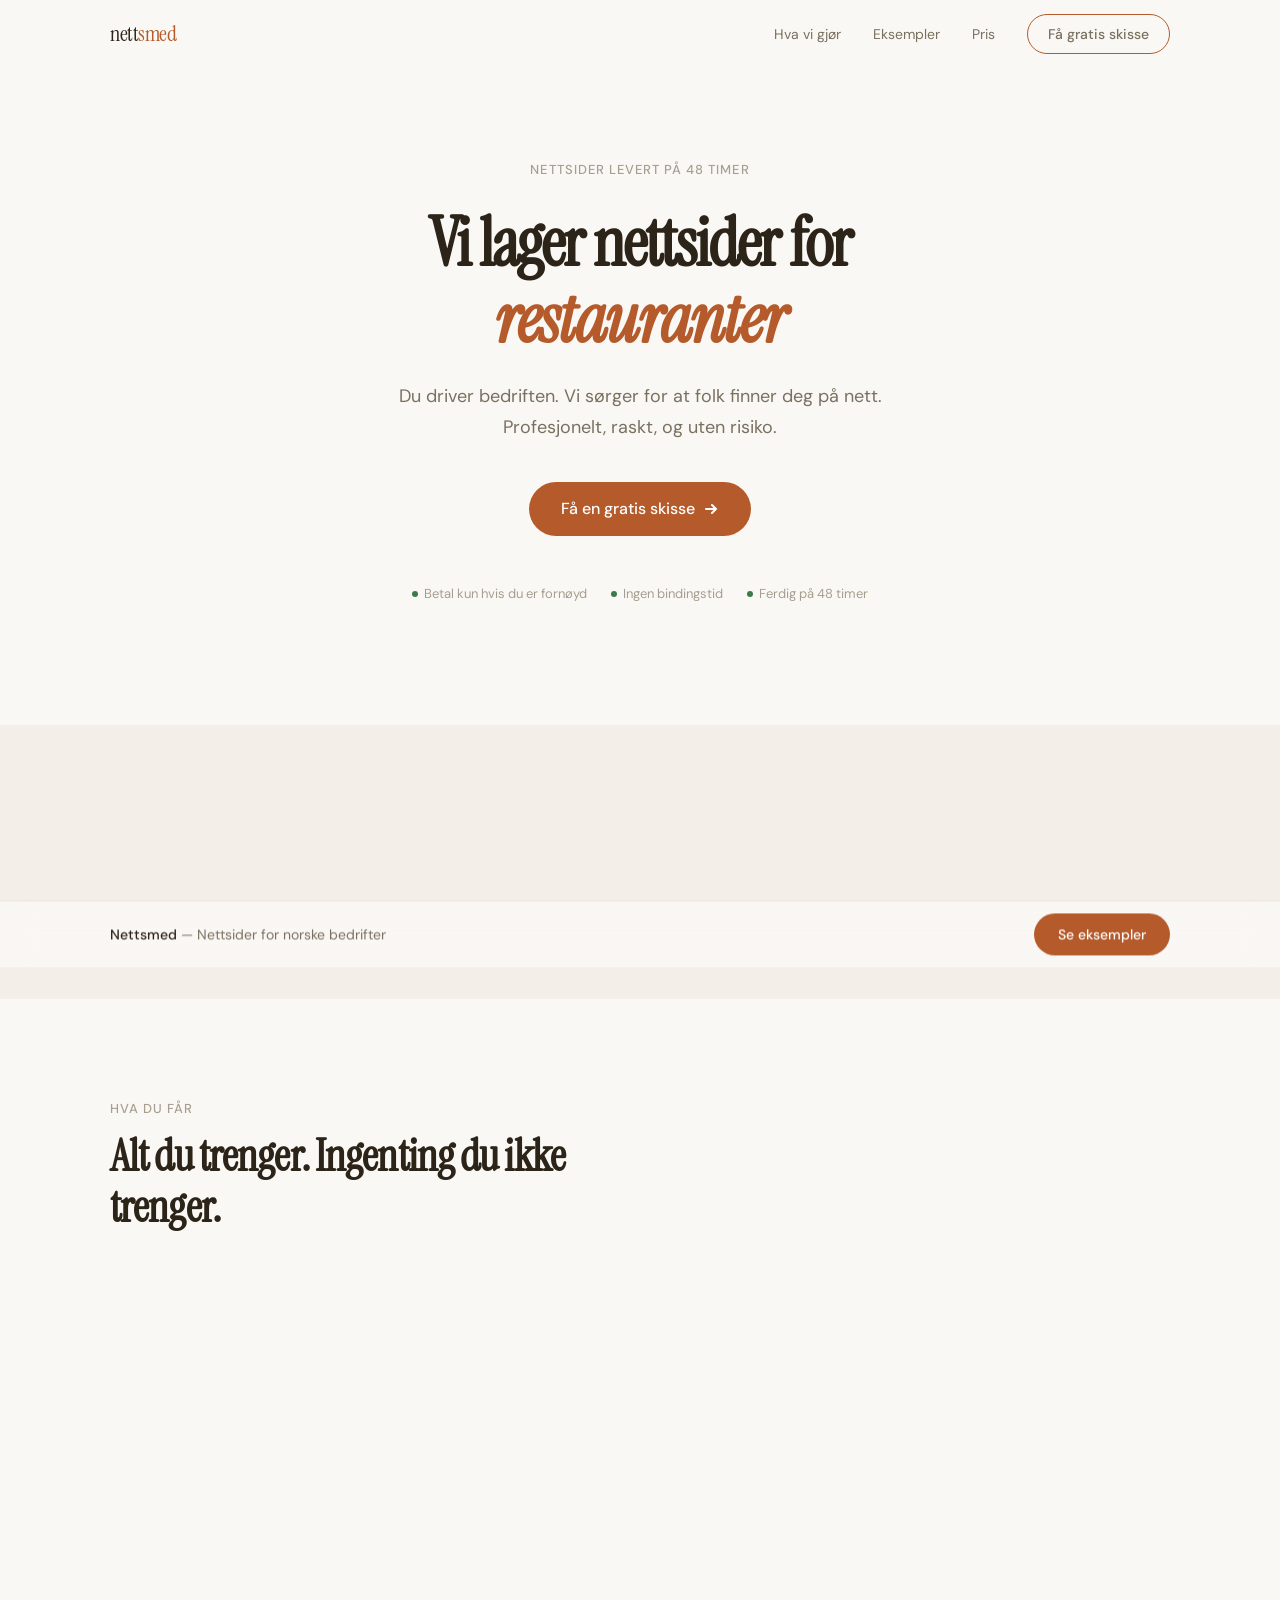
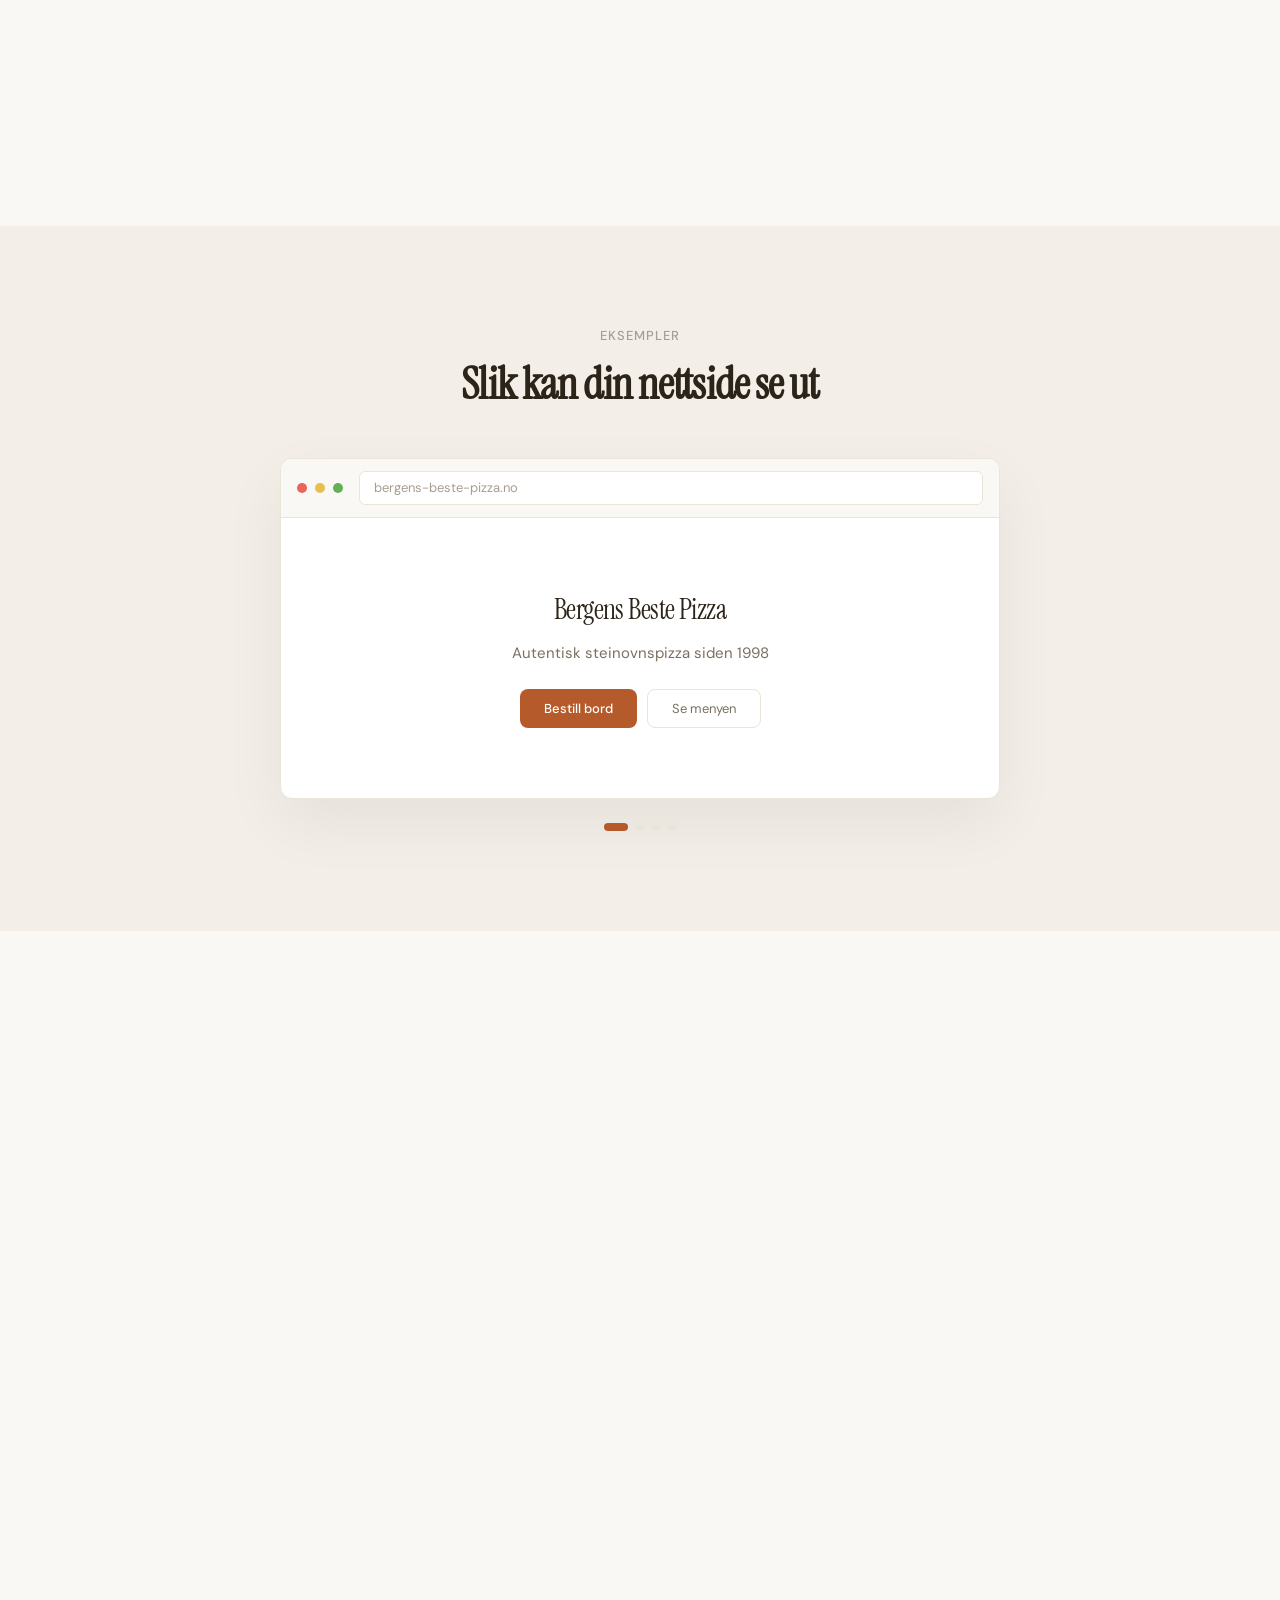
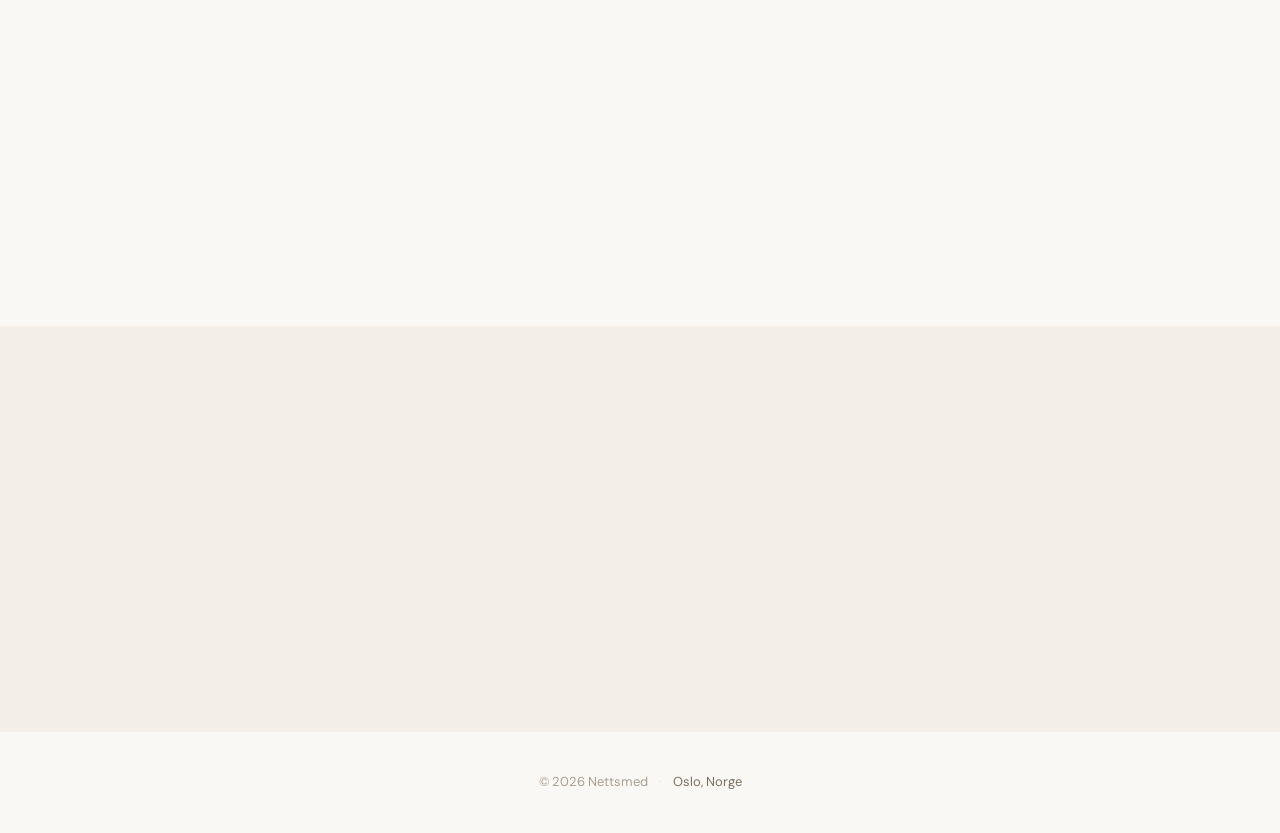
==== index-v2.html @ fb5deac9 "Initial commit: Nettsem landing page Static HTML/CSS landing page for nettsem.no with rolling indust" ====
<!DOCTYPE html>
<html lang="no">
<head>
  <meta charset="UTF-8">
  <meta name="viewport" content="width=device-width, initial-scale=1.0">
  <title>Nettsmed — Vi lager nettsider for norske bedrifter</title>
  <meta name="description" content="Profesjonelle nettsider levert på 48 timer. Betal kun hvis du er fornøyd. Fra 15 000 kr.">
  <link rel="preconnect" href="https://fonts.googleapis.com">
  <link rel="preconnect" href="https://fonts.gstatic.com" crossorigin>
  <link href="https://fonts.googleapis.com/css2?family=Instrument+Serif:ital@0;1&family=DM+Sans:ital,opsz,wght@0,9..40,300;0,9..40,400;0,9..40,500;1,9..40,400&display=swap" rel="stylesheet">
  <link rel="stylesheet" href="style.css">
</head>
<body>

  <!-- Trick 4: Scroll Progress -->
  <div class="progress"></div>

  <!-- Navigation -->
  <nav>
    <div class="nav-inner">
      <a href="#" class="logo">nett<span>smed</span></a>
      <div class="nav-links">
        <a href="#features">Hva vi gjør</a>
        <a href="#showcase">Eksempler</a>
        <a href="#pricing">Pris</a>
        <a href="#contact" class="nav-cta">Få gratis skisse</a>
      </div>
    </div>
  </nav>

  <!-- Section 1: Hero with rolling text -->
  <section class="hero" id="hero">
    <div class="container">
      <p class="hero-label">Nettsider levert på 48 timer</p>
      <h1>
        Vi lager nettsider for<br>
        <span class="roll-wrap">
          <span class="roll-track">
            <span>restauranter</span>
            <span>rørleggere</span>
            <span>tannleger</span>
            <span>advokater</span>
            <span>frisører</span>
            <span>elektrikere</span>
            <span>byggmestere</span>
            <span>treningsstudioer</span>
            <span>restauranter</span>
          </span>
        </span>
      </h1>
      <p class="hero-sub">
        Du driver bedriften. Vi sørger for at folk finner deg på nett. 
        Profesjonelt, raskt, og uten risiko.
      </p>
      <a href="#contact" class="hero-cta">
        Få en gratis skisse
        <svg viewBox="0 0 16 16" fill="none" stroke="currentColor" stroke-width="2" stroke-linecap="round">
          <path d="M3 8h10M9 4l4 4-4 4"/>
        </svg>
      </a>
      <div class="hero-trust">
        <span><span class="dot"></span> Betal kun hvis du er fornøyd</span>
        <span><span class="dot"></span> Ingen bindingstid</span>
        <span><span class="dot"></span> Ferdig på 48 timer</span>
      </div>
    </div>
  </section>

  <!-- Section 2: Stats with animated counters -->
  <section class="stats" id="stats">
    <div class="stats-grid">
      <div class="reveal">
        <div class="stat-num" data-target="97" data-suffix="%">0%</div>
        <div class="stat-label">sjekker nettsiden din før de tar kontakt</div>
      </div>
      <div class="reveal">
        <div class="stat-num" data-target="24" data-suffix="/100">0/100</div>
        <div class="stat-label">gjennomsnittlig score for norske nettsider</div>
      </div>
      <div class="reveal">
        <div class="stat-num" data-target="48" data-suffix="t">0t</div>
        <div class="stat-label">fra bestilling til ferdig nettside</div>
      </div>
    </div>
  </section>

  <!-- Section 3: Features with staggered cards -->
  <section class="features" id="features">
    <div class="container">
      <p class="section-label">Hva du får</p>
      <h2 class="section-title">Alt du trenger. Ingenting du ikke trenger.</h2>
      <div class="features-grid">
        <div class="feature-card">
          <div class="feature-num">01</div>
          <div class="feature-title">Klar på 48 timer</div>
          <div class="feature-desc">Ingen uker med møter og revisjoner. Vi leverer en ferdig, profesjonell nettside på to dager.</div>
        </div>
        <div class="feature-card">
          <div class="feature-num">02</div>
          <div class="feature-title">Mobiloptimalisert</div>
          <div class="feature-desc">Over 70% av kundene dine bruker mobil. Nettsiden ser perfekt ut på alle skjermer.</div>
        </div>
        <div class="feature-card">
          <div class="feature-num">03</div>
          <div class="feature-title">Synlig på Google</div>
          <div class="feature-desc">SEO-grunnlaget er inkludert. Riktige titler, beskrivelser, og hastighet som Google belønner.</div>
        </div>
        <div class="feature-card">
          <div class="feature-num">04</div>
          <div class="feature-title">Vi tar oss av alt</div>
          <div class="feature-desc">Hosting, oppdateringer, sikkerhet. Du trenger ikke tenke på noe teknisk — vi fikser det.</div>
        </div>
      </div>
    </div>
  </section>

  <!-- Section 4: Showcase with rotating browser mockup -->
  <section class="showcase" id="showcase">
    <div class="container">
      <div class="showcase-header">
        <p class="section-label">Eksempler</p>
        <h2 class="section-title" style="margin-left:auto;margin-right:auto;text-align:center;">Slik kan din nettside se ut</h2>
      </div>
      <div class="browser">
        <div class="browser-bar">
          <div class="browser-dot r"></div>
          <div class="browser-dot y"></div>
          <div class="browser-dot g"></div>
          <div class="browser-url">bergens-beste-pizza.no</div>
        </div>
        <div class="browser-body" style="transition: opacity 0.3s, transform 0.3s;">
          <div class="site-name">Bergens Beste Pizza</div>
          <div class="site-desc">Autentisk steinovnspizza siden 1998</div>
          <div class="site-btns">
            <button class="site-btn-primary">Bestill bord</button>
            <button class="site-btn-secondary">Se menyen</button>
          </div>
        </div>
      </div>
      <div class="showcase-dots">
        <div class="showcase-dot active"></div>
        <div class="showcase-dot"></div>
        <div class="showcase-dot"></div>
        <div class="showcase-dot"></div>
      </div>
    </div>
  </section>

  <!-- Section 5: Pricing -->
  <section class="pricing" id="pricing">
    <div class="container">
      <div class="pricing-header reveal">
        <p class="section-label">Pris</p>
        <h2 class="section-title" style="margin-left:auto;margin-right:auto;text-align:center;">Enklere enn du tror</h2>
      </div>
      <div class="price-card reveal">
        <div class="price-amount">15 000 <small>kr</small></div>
        <div class="price-sub">Engangspris for ferdig nettside</div>
        <ul class="price-features">
          <li>
            <span class="check-icon"><svg viewBox="0 0 12 12" fill="none" stroke="currentColor" stroke-width="2" stroke-linecap="round" stroke-linejoin="round"><path d="M2 6l3 3 5-5"/></svg></span>
            Profesjonell design tilpasset din bedrift
          </li>
          <li>
            <span class="check-icon"><svg viewBox="0 0 12 12" fill="none" stroke="currentColor" stroke-width="2" stroke-linecap="round" stroke-linejoin="round"><path d="M2 6l3 3 5-5"/></svg></span>
            Mobiloptimalisert og rask
          </li>
          <li>
            <span class="check-icon"><svg viewBox="0 0 12 12" fill="none" stroke="currentColor" stroke-width="2" stroke-linecap="round" stroke-linejoin="round"><path d="M2 6l3 3 5-5"/></svg></span>
            SEO-grunnlag for Google-synlighet
          </li>
          <li>
            <span class="check-icon"><svg viewBox="0 0 12 12" fill="none" stroke="currentColor" stroke-width="2" stroke-linecap="round" stroke-linejoin="round"><path d="M2 6l3 3 5-5"/></svg></span>
            Kontaktskjema og Google Maps
          </li>
          <li>
            <span class="check-icon"><svg viewBox="0 0 12 12" fill="none" stroke="currentColor" stroke-width="2" stroke-linecap="round" stroke-linejoin="round"><path d="M2 6l3 3 5-5"/></svg></span>
            Levert på 48 timer
          </li>
        </ul>
        <a href="#contact" class="price-cta">Få en gratis skisse</a>
        <div class="price-guarantee">
          <svg width="14" height="14" viewBox="0 0 14 14" fill="none" stroke="currentColor" stroke-width="1.5" stroke-linecap="round"><path d="M7 1L2 4v3c0 3.3 2.1 6.4 5 7 2.9-.6 5-3.7 5-7V4L7 1z"/><path d="M5 7l1.5 1.5L9 5.5"/></svg>
          Betal kun hvis du er fornøyd
        </div>
      </div>
      <div class="recurring-note reveal">
        Deretter <strong>1 500 kr/mnd</strong> for hosting, vedlikehold og support. Ingen bindingstid.
      </div>
    </div>
  </section>

  <!-- Section 6: Final CTA -->
  <section class="cta-section" id="contact">
    <div class="container">
      <h2 class="reveal">Klar til å bli sett?</h2>
      <p class="reveal">Vi lager en gratis skisse av nettsiden din. Liker du den? Da bygger vi den ferdig.</p>
      <div class="cta-actions reveal">
        <a href="#contact" class="hero-cta">
          Få en gratis skisse
          <svg viewBox="0 0 16 16" fill="none" stroke="currentColor" stroke-width="2" stroke-linecap="round">
            <path d="M3 8h10M9 4l4 4-4 4"/>
          </svg>
        </a>
        <a href="tel:+4712345678" class="cta-phone">
          <svg width="16" height="16" viewBox="0 0 16 16" fill="none" stroke="currentColor" stroke-width="1.5" stroke-linecap="round">
            <path d="M6 3H4a1 1 0 00-1 1c0 5 4 9 9 9a1 1 0 001-1v-2l-2.5-1L9 10.5a7 7 0 01-3.5-3.5L7 5.5 6 3z"/>
          </svg>
          Ring oss
        </a>
      </div>
    </div>
  </section>

  <!-- Footer -->
  <footer>
    <span>&copy; 2026 Nettsmed</span>
    <span class="footer-sep">&middot;</span>
    <a href="#">Oslo, Norge</a>
  </footer>

  <!-- Trick 6: Sticky CTA -->
  <div class="sticky-cta">
    <div class="sticky-inner">
      <div class="sticky-text"><strong>Nettsmed</strong> — Nettsider for norske bedrifter</div>
      <a href="#contact" class="sticky-btn">Se eksempler</a>
    </div>
  </div>

  <script src="script.js"></script>
</body>
</html>
---- style.css ----
/* ===== RESET & BASE ===== */
*,*::before,*::after{margin:0;padding:0;box-sizing:border-box}

:root{
  --bg: #FAF8F5;
  --bg2: #F3EFE8;
  --bg3: #EAE4D9;
  --card: #FFFFFF;
  --text: #2C2418;
  --text2: #7A7060;
  --text3: #A89E90;
  --accent: #B45A2B;
  --accent2: #D4763E;
  --accent-soft: #FCEEE5;
  --green: #3D7A4A;
  --green-soft: #EAF4EC;
  --serif: 'Instrument Serif', Georgia, serif;
  --sans: 'DM Sans', system-ui, sans-serif;
}

html { scroll-behavior: smooth }

body {
  font-family: var(--sans);
  background: var(--bg);
  color: var(--text);
  overflow-x: hidden;
  -webkit-font-smoothing: antialiased;
  line-height: 1.6;
}


/* ===== TRICK 4: SCROLL PROGRESS BAR ===== */
.progress {
  position: fixed;
  top: 0;
  left: 0;
  height: 3px;
  background: linear-gradient(90deg, var(--accent), var(--accent2));
  width: 0%;
  z-index: 1001;
  border-radius: 0 2px 2px 0;
  transition: width 0.08s linear;
}


/* ===== NAVIGATION ===== */
nav {
  position: fixed;
  top: 0;
  left: 0;
  right: 0;
  z-index: 1000;
  padding: 0 24px;
  transition: all 0.4s ease;
}

nav.scrolled {
  background: rgba(250, 248, 245, 0.9);
  backdrop-filter: blur(16px);
  -webkit-backdrop-filter: blur(16px);
  box-shadow: 0 1px 0 rgba(0,0,0,0.05);
}

.nav-inner {
  max-width: 1060px;
  margin: 0 auto;
  display: flex;
  align-items: center;
  justify-content: space-between;
  height: 68px;
}

.logo {
  font-family: var(--serif);
  font-size: 22px;
  color: var(--text);
  text-decoration: none;
  letter-spacing: -0.02em;
}

.logo span { color: var(--accent) }

.nav-links {
  display: flex;
  gap: 32px;
  align-items: center;
}

.nav-links a {
  font-size: 14px;
  color: var(--text2);
  text-decoration: none;
  transition: color 0.2s;
}

.nav-links a:hover { color: var(--text) }

.nav-cta {
  font-size: 14px;
  color: var(--accent);
  font-weight: 500;
  text-decoration: none;
  padding: 8px 20px;
  border: 1.5px solid var(--accent);
  border-radius: 100px;
  transition: all 0.25s ease;
}

.nav-cta:hover {
  background: var(--accent);
  color: #fff;
}


/* ===== SECTIONS ===== */
section { padding: 0 24px }
.container { max-width: 1060px; margin: 0 auto }


/* ===== HERO ===== */
.hero {
  padding-top: 160px;
  padding-bottom: 120px;
  text-align: center;
}

.hero-label {
  font-size: 13px;
  letter-spacing: 0.08em;
  text-transform: uppercase;
  color: var(--text3);
  margin-bottom: 24px;
  font-weight: 500;
}

.hero h1 {
  font-family: var(--serif);
  font-size: clamp(40px, 6vw, 68px);
  line-height: 1.12;
  letter-spacing: -0.03em;
  color: var(--text);
  margin-bottom: 24px;
}

/* TRICK 1: Rolling industry text */
.roll-wrap {
  display: inline-block;
  overflow: hidden;
  height: 1.12em;
  vertical-align: bottom;
  position: relative;
  min-width: 220px;
}

.roll-track {
  display: flex;
  flex-direction: column;
  animation: heroRoll 12s ease-in-out infinite;
}

.roll-track span {
  height: 1.12em;
  display: flex;
  align-items: center;
  justify-content: center;
  color: var(--accent);
  font-style: italic;
  white-space: nowrap;
}

@keyframes heroRoll {
  0%,10%     { transform: translateY(0) }
  12.5%,22.5%  { transform: translateY(-1.12em) }
  25%,35%    { transform: translateY(-2.24em) }
  37.5%,47.5%  { transform: translateY(-3.36em) }
  50%,60%    { transform: translateY(-4.48em) }
  62.5%,72.5%  { transform: translateY(-5.6em) }
  75%,85%    { transform: translateY(-6.72em) }
  87.5%,97.5%  { transform: translateY(-7.84em) }
  100%       { transform: translateY(0) }
}

.hero-sub {
  font-size: 18px;
  color: var(--text2);
  max-width: 520px;
  margin: 0 auto 40px;
  line-height: 1.7;
}

.hero-cta {
  display: inline-flex;
  align-items: center;
  gap: 8px;
  font-size: 16px;
  font-weight: 500;
  color: #fff;
  background: var(--accent);
  padding: 14px 32px;
  border-radius: 100px;
  text-decoration: none;
  transition: all 0.25s ease;
  border: none;
  cursor: pointer;
}

.hero-cta:hover {
  background: var(--accent2);
  transform: translateY(-1px);
}

.hero-cta svg {
  width: 16px;
  height: 16px;
  transition: transform 0.2s;
}

.hero-cta:hover svg { transform: translateX(3px) }

.hero-trust {
  margin-top: 48px;
  font-size: 13px;
  color: var(--text3);
  display: flex;
  justify-content: center;
  gap: 24px;
  flex-wrap: wrap;
}

.hero-trust span {
  display: flex;
  align-items: center;
  gap: 6px;
}

.hero-trust .dot {
  width: 6px;
  height: 6px;
  border-radius: 50%;
  background: var(--green);
}


/* ===== STATS SECTION ===== */
.stats {
  padding: 80px 24px;
  background: var(--bg2);
}

.stats-grid {
  max-width: 1060px;
  margin: 0 auto;
  display: grid;
  grid-template-columns: repeat(3, 1fr);
  gap: 48px;
  text-align: center;
}

/* TRICK 3: Animated counters */
.stat-num {
  font-family: var(--serif);
  font-size: clamp(40px, 5vw, 64px);
  color: var(--accent);
  letter-spacing: -0.03em;
  line-height: 1;
  margin-bottom: 8px;
}

.stat-label {
  font-size: 14px;
  color: var(--text2);
  max-width: 200px;
  margin: 0 auto;
  line-height: 1.5;
}


/* ===== FEATURES SECTION ===== */
.features {
  padding: 100px 24px;
}

.section-label {
  font-size: 13px;
  letter-spacing: 0.08em;
  text-transform: uppercase;
  color: var(--text3);
  margin-bottom: 12px;
  font-weight: 500;
}

.section-title {
  font-family: var(--serif);
  font-size: clamp(28px, 4vw, 44px);
  letter-spacing: -0.02em;
  margin-bottom: 48px;
  max-width: 500px;
  line-height: 1.15;
}

/* TRICK 2: Staggered fade-in cards */
.features-grid {
  display: grid;
  grid-template-columns: repeat(2, 1fr);
  gap: 16px;
}

.feature-card {
  background: var(--card);
  border: 1px solid var(--bg3);
  border-radius: 16px;
  padding: 32px;
  opacity: 0;
  transform: translateY(24px);
  transition: all 0.5s cubic-bezier(0.16, 1, 0.3, 1);
}

.feature-card.visible {
  opacity: 1;
  transform: translateY(0);
}

.feature-card:hover {
  border-color: var(--accent);
  transform: translateY(-2px);
  box-shadow: 0 8px 32px rgba(180, 90, 43, 0.06);
}

.feature-num {
  font-family: var(--serif);
  font-size: 32px;
  color: var(--bg3);
  margin-bottom: 16px;
  font-style: italic;
}

.feature-title {
  font-size: 18px;
  font-weight: 500;
  margin-bottom: 8px;
  letter-spacing: -0.01em;
}

.feature-desc {
  font-size: 14px;
  color: var(--text2);
  line-height: 1.6;
}


/* ===== SHOWCASE / BROWSER MOCKUP ===== */
.showcase {
  padding: 100px 24px;
  background: var(--bg2);
}

.showcase-header {
  text-align: center;
  margin-bottom: 48px;
}

/* TRICK 5: Rotating browser mockup */
.browser {
  max-width: 720px;
  margin: 0 auto;
  background: var(--card);
  border-radius: 12px;
  overflow: hidden;
  border: 1px solid var(--bg3);
  box-shadow: 0 24px 64px rgba(0,0,0,0.06);
}

.browser-bar {
  display: flex;
  align-items: center;
  gap: 8px;
  padding: 12px 16px;
  background: var(--bg);
  border-bottom: 1px solid var(--bg3);
}

.browser-dot {
  width: 10px;
  height: 10px;
  border-radius: 50%;
}

.browser-dot.r { background: #E8655A }
.browser-dot.y { background: #E5C04B }
.browser-dot.g { background: #62B157 }

.browser-url {
  flex: 1;
  background: var(--card);
  border: 1px solid var(--bg3);
  border-radius: 6px;
  padding: 6px 14px;
  font-size: 13px;
  color: var(--text3);
  margin-left: 8px;
  transition: color 0.4s;
}

.browser-body {
  padding: 48px 40px;
  min-height: 280px;
  display: flex;
  flex-direction: column;
  align-items: center;
  justify-content: center;
  text-align: center;
}

.browser-body .site-name {
  font-family: var(--serif);
  font-size: 28px;
  margin-bottom: 8px;
  letter-spacing: -0.02em;
  transition: opacity 0.4s;
}

.browser-body .site-desc {
  font-size: 15px;
  color: var(--text2);
  margin-bottom: 24px;
  transition: opacity 0.4s;
}

.browser-body .site-btns {
  display: flex;
  gap: 10px;
}

.site-btn-primary {
  background: var(--accent);
  color: #fff;
  font-size: 13px;
  padding: 10px 24px;
  border-radius: 8px;
  border: none;
  font-family: var(--sans);
  font-weight: 500;
}

.site-btn-secondary {
  background: transparent;
  color: var(--text2);
  font-size: 13px;
  padding: 10px 24px;
  border-radius: 8px;
  border: 1px solid var(--bg3);
  font-family: var(--sans);
}

.showcase-dots {
  display: flex;
  justify-content: center;
  gap: 8px;
  margin-top: 24px;
}

.showcase-dot {
  width: 8px;
  height: 8px;
  border-radius: 50%;
  background: var(--bg3);
  transition: all 0.3s;
  cursor: pointer;
}

.showcase-dot.active {
  background: var(--accent);
  width: 24px;
  border-radius: 4px;
}


/* ===== PRICING ===== */
.pricing {
  padding: 100px 24px;
}

.pricing-header {
  text-align: center;
  margin-bottom: 48px;
}

.price-card {
  max-width: 480px;
  margin: 0 auto;
  background: var(--card);
  border: 1px solid var(--bg3);
  border-radius: 20px;
  padding: 48px 40px;
  text-align: center;
  position: relative;
  overflow: hidden;
}

.price-card::before {
  content: '';
  position: absolute;
  top: 0;
  left: 0;
  right: 0;
  height: 4px;
  background: linear-gradient(90deg, var(--accent), var(--accent2));
}

.price-amount {
  font-family: var(--serif);
  font-size: 56px;
  letter-spacing: -0.03em;
  color: var(--text);
  line-height: 1;
}

.price-amount small {
  font-size: 20px;
  color: var(--text3);
  font-family: var(--sans);
  font-weight: 400;
}

.price-sub {
  font-size: 14px;
  color: var(--text2);
  margin: 8px 0 32px;
}

.price-features {
  list-style: none;
  text-align: left;
  margin-bottom: 32px;
}

.price-features li {
  font-size: 15px;
  padding: 10px 0;
  border-bottom: 1px solid var(--bg2);
  display: flex;
  align-items: center;
  gap: 12px;
  color: var(--text2);
}

.price-features li:last-child { border: none }

.check-icon {
  width: 20px;
  height: 20px;
  background: var(--green-soft);
  border-radius: 50%;
  display: flex;
  align-items: center;
  justify-content: center;
  flex-shrink: 0;
}

.check-icon svg {
  width: 12px;
  height: 12px;
  color: var(--green);
}

.price-cta {
  display: block;
  width: 100%;
  font-size: 16px;
  font-weight: 500;
  color: #fff;
  background: var(--accent);
  padding: 16px;
  border-radius: 12px;
  text-decoration: none;
  transition: all 0.25s ease;
  border: none;
  cursor: pointer;
  font-family: var(--sans);
}

.price-cta:hover { background: var(--accent2) }

.price-guarantee {
  font-size: 13px;
  color: var(--text3);
  margin-top: 16px;
  display: flex;
  align-items: center;
  justify-content: center;
  gap: 6px;
}

.recurring-note {
  max-width: 480px;
  margin: 20px auto 0;
  text-align: center;
  font-size: 14px;
  color: var(--text3);
  padding: 16px 24px;
  background: var(--bg2);
  border-radius: 12px;
}

.recurring-note strong {
  color: var(--text2);
  font-weight: 500;
}


/* ===== CTA SECTION ===== */
.cta-section {
  padding: 100px 24px;
  background: var(--bg2);
  text-align: center;
}

.cta-section h2 {
  font-family: var(--serif);
  font-size: clamp(28px, 4vw, 44px);
  letter-spacing: -0.02em;
  margin-bottom: 16px;
  line-height: 1.15;
}

.cta-section p {
  font-size: 16px;
  color: var(--text2);
  margin-bottom: 32px;
  max-width: 440px;
  margin-left: auto;
  margin-right: auto;
}

.cta-actions {
  display: flex;
  justify-content: center;
  gap: 16px;
  flex-wrap: wrap;
}

.cta-phone {
  display: inline-flex;
  align-items: center;
  gap: 8px;
  font-size: 16px;
  color: var(--text2);
  padding: 14px 28px;
  border: 1.5px solid var(--bg3);
  border-radius: 100px;
  text-decoration: none;
  transition: all 0.25s;
}

.cta-phone:hover {
  border-color: var(--text3);
  color: var(--text);
}


/* ===== FOOTER ===== */
footer {
  padding: 40px 24px;
  text-align: center;
  font-size: 13px;
  color: var(--text3);
}

footer a {
  color: var(--text2);
  text-decoration: none;
}

footer .footer-sep {
  margin: 0 8px;
  color: var(--bg3);
}


/* ===== TRICK 6: STICKY CTA ===== */
.sticky-cta {
  position: fixed;
  bottom: 0;
  left: 0;
  right: 0;
  z-index: 998;
  padding: 12px 24px;
  background: rgba(250, 248, 245, 0.92);
  backdrop-filter: blur(16px);
  -webkit-backdrop-filter: blur(16px);
  border-top: 1px solid var(--bg3);
  transform: translateY(100%);
  transition: transform 0.4s cubic-bezier(0.16, 1, 0.3, 1);
}

.sticky-cta.visible { transform: translateY(0) }

.sticky-inner {
  max-width: 1060px;
  margin: 0 auto;
  display: flex;
  align-items: center;
  justify-content: space-between;
}

.sticky-text {
  font-size: 14px;
  color: var(--text2);
  transition: opacity 0.3s;
}

.sticky-text strong {
  color: var(--text);
  font-weight: 500;
}

.sticky-btn {
  font-size: 14px;
  font-weight: 500;
  color: #fff;
  background: var(--accent);
  padding: 10px 24px;
  border-radius: 100px;
  text-decoration: none;
  border: none;
  cursor: pointer;
  font-family: var(--sans);
  transition: background 0.2s;
  white-space: nowrap;
}

.sticky-btn:hover { background: var(--accent2) }


/* ===== REVEAL ANIMATION ===== */
.reveal {
  opacity: 0;
  transform: translateY(20px);
  transition: all 0.6s cubic-bezier(0.16, 1, 0.3, 1);
}

.reveal.visible {
  opacity: 1;
  transform: translateY(0);
}


/* ===== RESPONSIVE ===== */
@media (max-width: 768px) {
  .hero { padding-top: 120px; padding-bottom: 80px }
  .stats-grid { grid-template-columns: 1fr; gap: 32px }
  .features-grid { grid-template-columns: 1fr }
  .nav-links a:not(.nav-cta) { display: none }
  .browser-body { padding: 32px 24px }
  .price-card { padding: 36px 28px }
  .sticky-text { display: none }
  .sticky-inner { justify-content: center }
}

@media (max-width: 480px) {
  .hero h1 { font-size: 36px }
  .roll-wrap { min-width: 160px }
  .hero-trust { flex-direction: column; align-items: center; gap: 12px }
  .cta-actions { flex-direction: column; align-items: center }
}
</style>
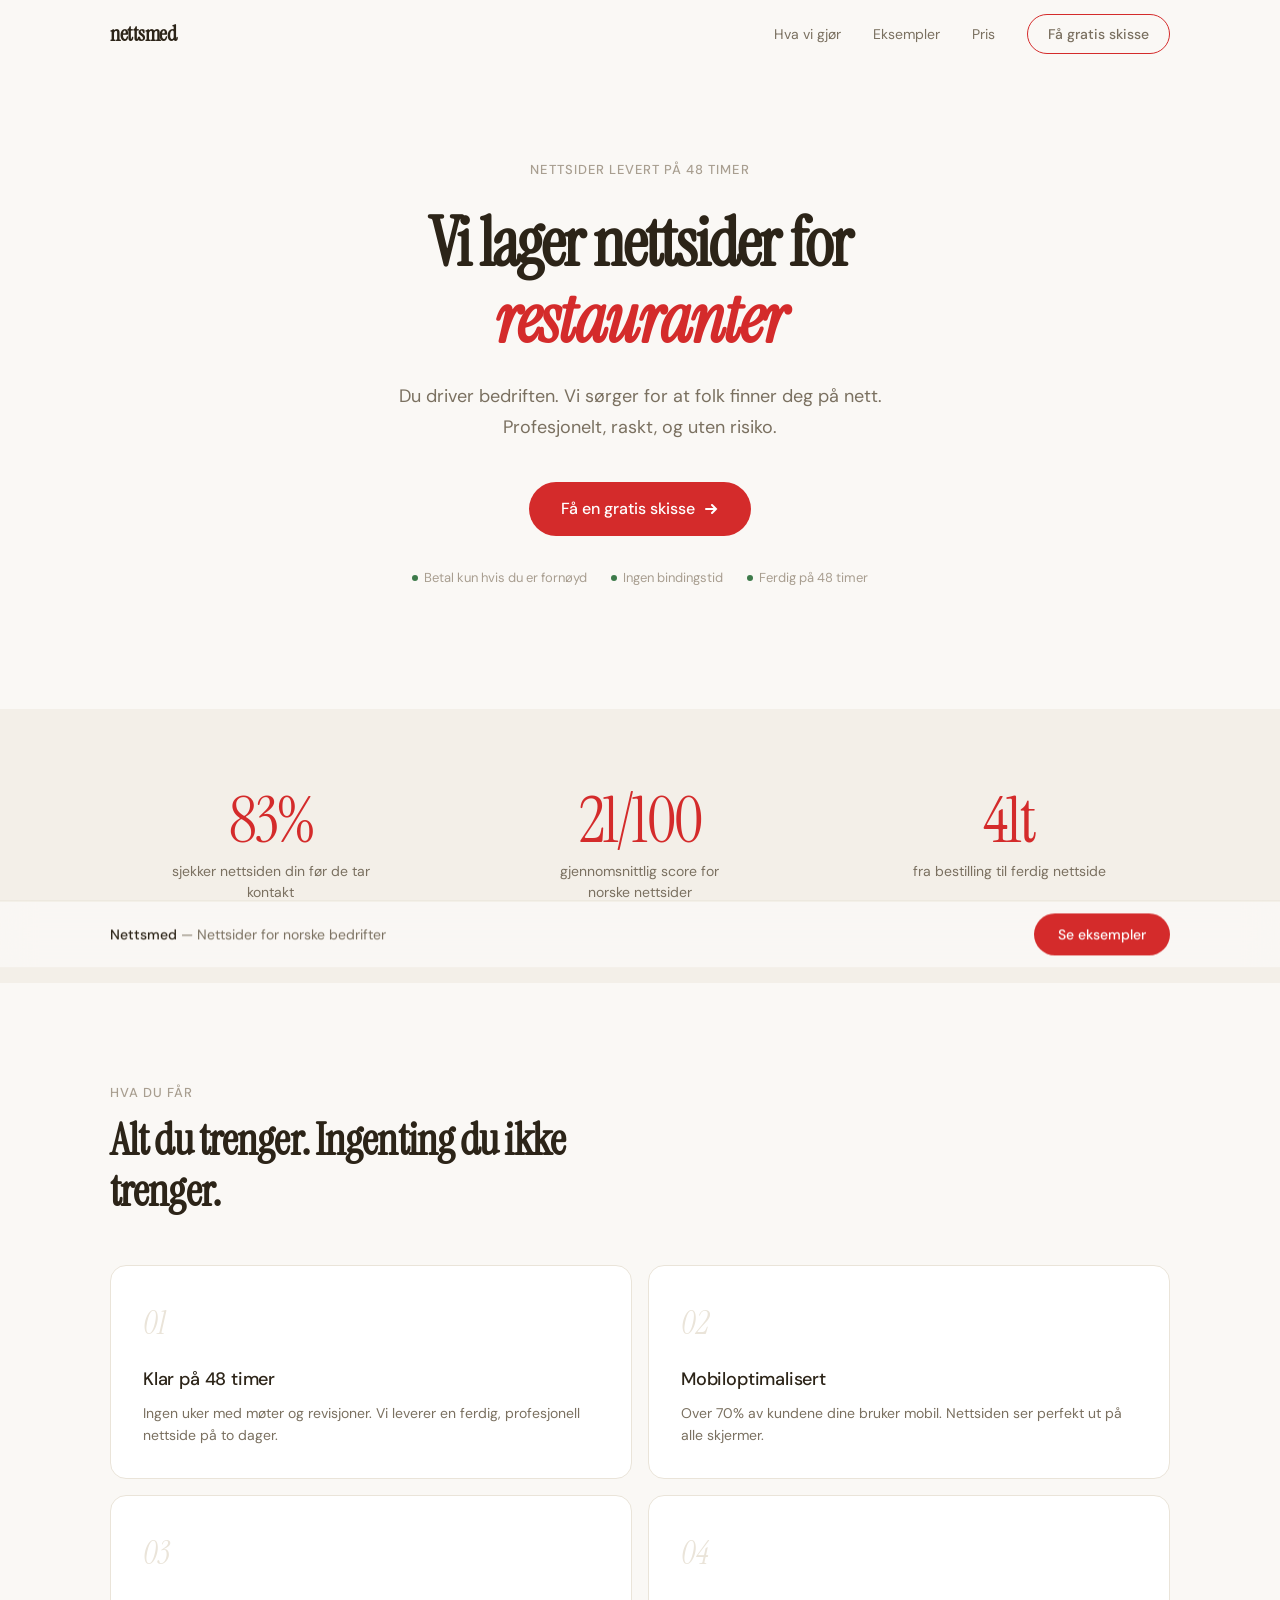
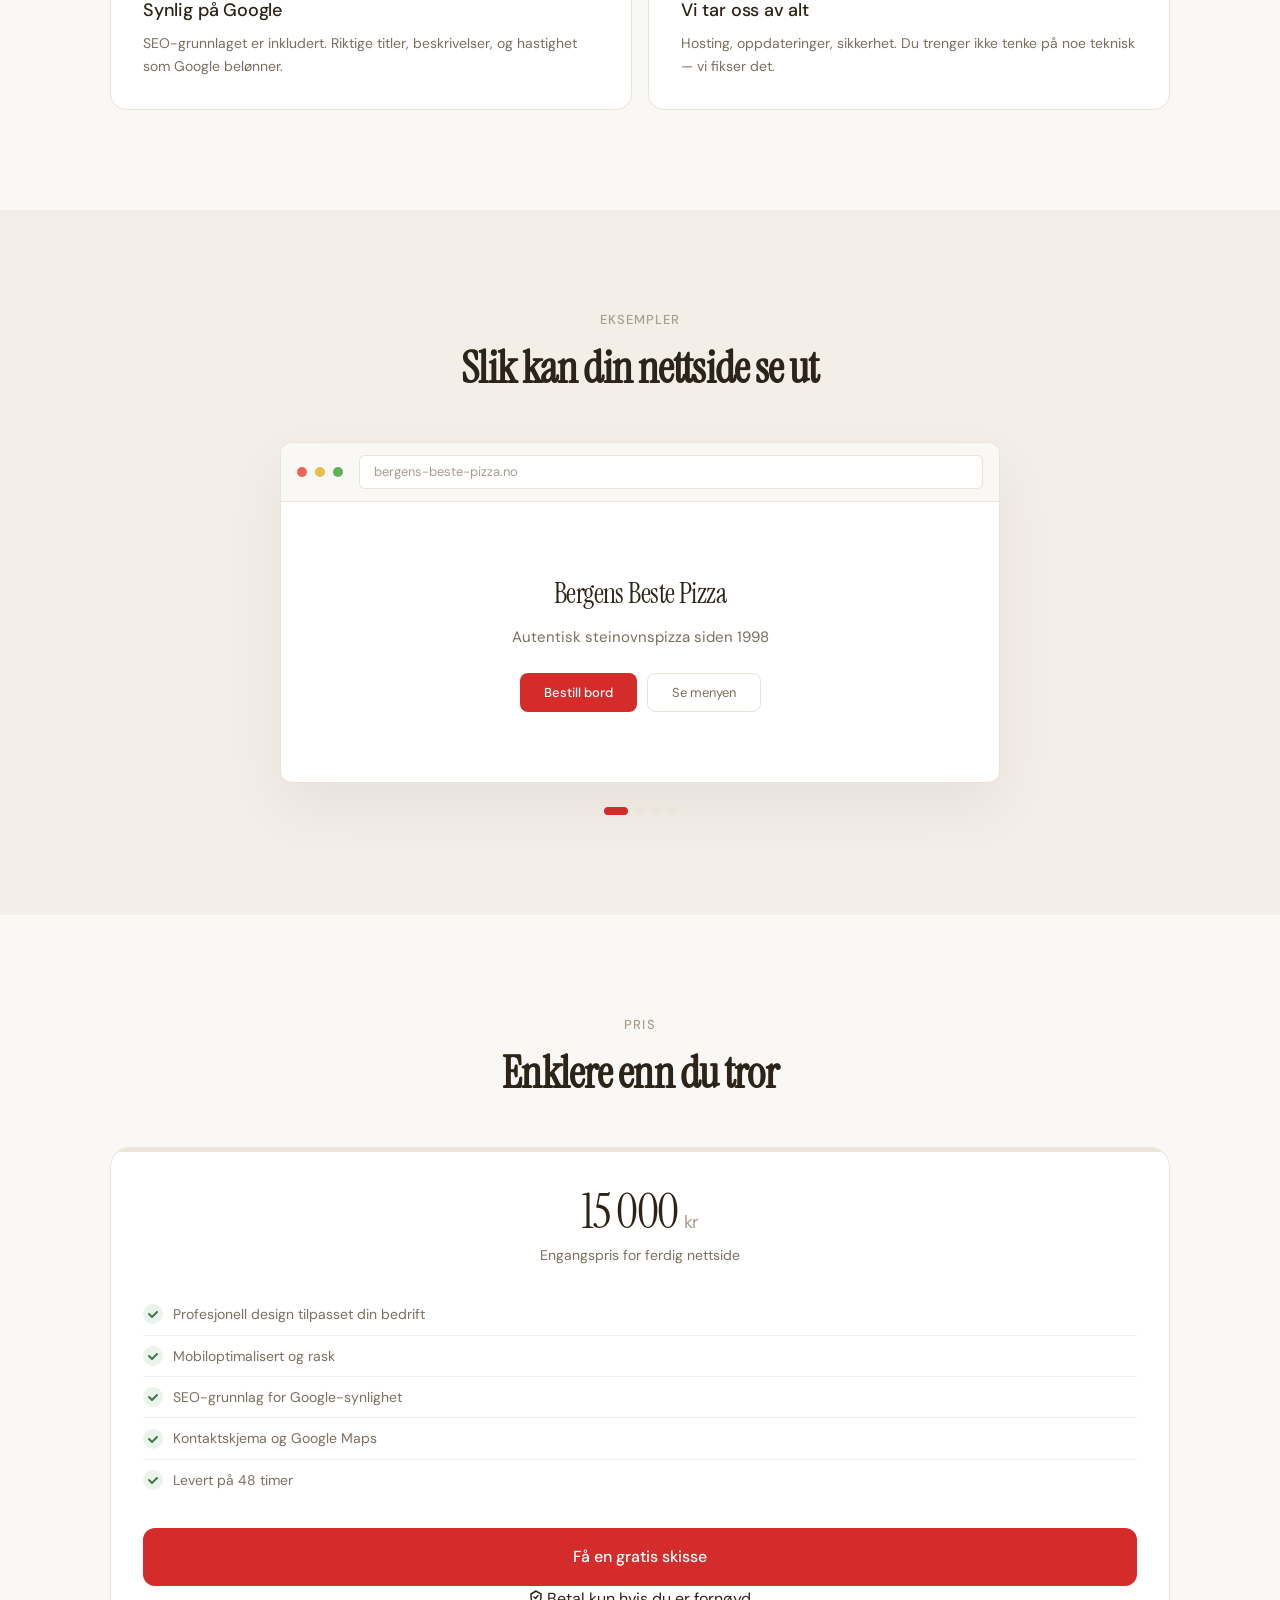
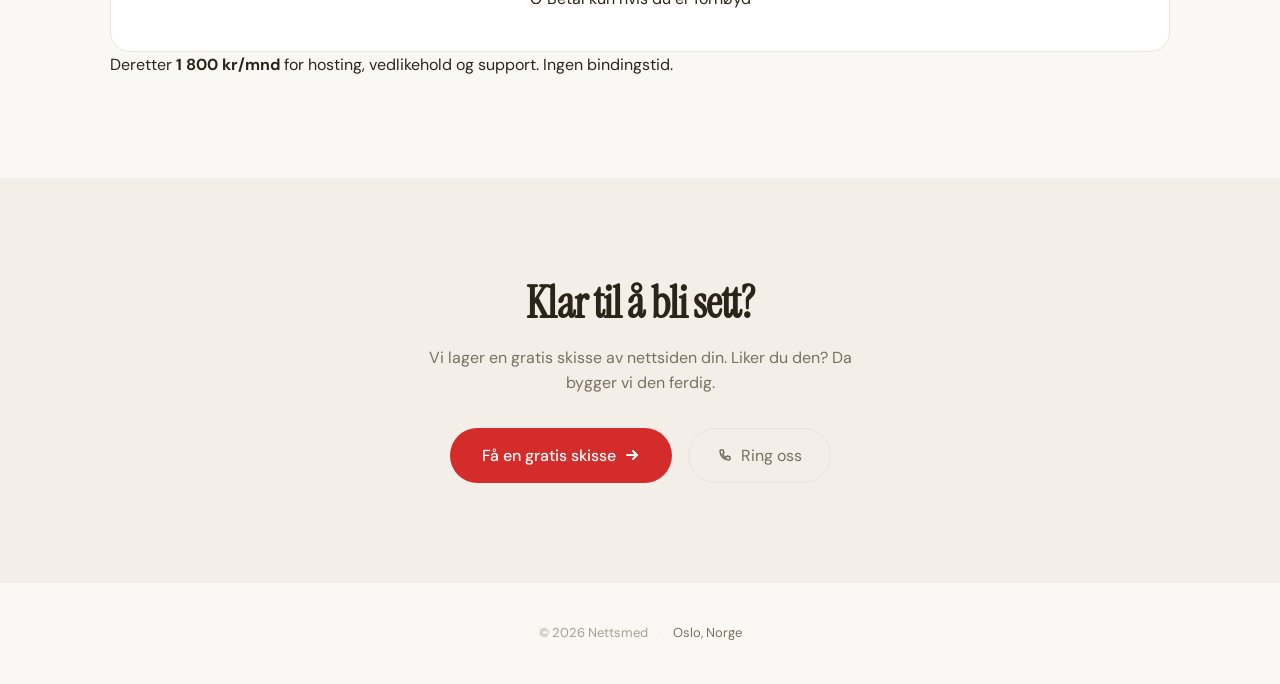
==== commit 824d1d56: "fix: update pricing to 1800 kr/mnd Co-Authored-By: Claude Opus 4.6 (1M context) <noreply@anthropic.c" ====
--- a/index-v2.html
+++ b/index-v2.html
@@ -185,7 +185,7 @@
         </div>
       </div>
       <div class="recurring-note reveal">
-        Deretter <strong>1 500 kr/mnd</strong> for hosting, vedlikehold og support. Ingen bindingstid.
+        Deretter <strong>1 800 kr/mnd</strong> for hosting, vedlikehold og support. Ingen bindingstid.
       </div>
     </div>
   </section>
--- a/style.css
+++ b/style.css
@@ -9,9 +9,9 @@
   --text: #2C2418;
   --text2: #7A7060;
   --text3: #A89E90;
-  --accent: #B45A2B;
-  --accent2: #D4763E;
-  --accent-soft: #FCEEE5;
+  --accent: #D42B2B;
+  --accent2: #E04040;
+  --accent-soft: #FCEAEA;
   --green: #3D7A4A;
   --green-soft: #EAF4EC;
   --serif: 'Instrument Serif', Georgia, serif;
@@ -72,14 +72,17 @@
 }
 
 .logo {
+  text-decoration: none;
+  display: flex;
+  align-items: center;
   font-family: var(--serif);
   font-size: 22px;
+  font-weight: 600;
   color: var(--text);
-  text-decoration: none;
   letter-spacing: -0.02em;
 }
 
-.logo span { color: var(--accent) }
+.logo-accent { color: var(--accent) }
 
 .nav-links {
   display: flex;
@@ -218,8 +221,18 @@
 
 .hero-cta:hover svg { transform: translateX(3px) }
 
+.hero-cta-sub {
+  margin-top: 16px;
+  font-size: 14px;
+  color: var(--text3);
+  max-width: 440px;
+  margin-left: auto;
+  margin-right: auto;
+  line-height: 1.6;
+}
+
 .hero-trust {
-  margin-top: 48px;
+  margin-top: 32px;
   font-size: 13px;
   color: var(--text3);
   display: flex;
@@ -349,7 +362,305 @@
 }
 
 
-/* ===== SHOWCASE / BROWSER MOCKUP ===== */
+/* ===== SHOWCASE RESULTS ===== */
+.showcase-results {
+  padding: 100px 24px;
+  background: var(--bg2);
+  border-top: 1px solid var(--bg3);
+}
+
+.showcase-results-header {
+  text-align: center;
+  margin-bottom: 56px;
+}
+
+.results-grid {
+  display: grid;
+  grid-template-columns: repeat(3, 1fr);
+  gap: 20px;
+}
+
+.result-card {
+  background: var(--card);
+  border: 1px solid var(--bg3);
+  border-radius: 16px;
+  overflow: hidden;
+  transition: all 0.35s ease;
+}
+
+.result-card:hover {
+  border-color: var(--accent);
+  box-shadow: 0 8px 32px rgba(180, 90, 43, 0.06);
+  transform: translateY(-3px);
+}
+
+.result-browser-bar {
+  display: flex;
+  align-items: center;
+  gap: 8px;
+  padding: 10px 14px;
+  background: var(--bg);
+  border-bottom: 1px solid var(--bg3);
+}
+
+.result-url {
+  flex: 1;
+  font-size: 12px;
+  color: var(--text3);
+  margin-left: 8px;
+}
+
+.result-screenshot {
+  aspect-ratio: 16 / 10;
+  background: var(--bg);
+  overflow: hidden;
+}
+
+.result-placeholder {
+  width: 100%;
+  height: 100%;
+  display: flex;
+  flex-direction: column;
+  align-items: center;
+  justify-content: center;
+  gap: 8px;
+}
+
+.result-placeholder-logo {
+  width: 48px;
+  height: 48px;
+  border-radius: 12px;
+  display: flex;
+  align-items: center;
+  justify-content: center;
+  color: #fff;
+  font-family: var(--serif);
+  font-size: 22px;
+  font-weight: 500;
+}
+
+.result-placeholder-name {
+  font-family: var(--serif);
+  font-size: 18px;
+  color: var(--text);
+}
+
+.result-placeholder-type {
+  font-size: 13px;
+  color: var(--text3);
+}
+
+.result-info {
+  padding: 16px 20px;
+}
+
+.result-name {
+  font-size: 16px;
+  font-weight: 500;
+  margin-bottom: 2px;
+}
+
+.result-type {
+  font-size: 13px;
+  color: var(--text3);
+}
+
+.result-carousel {
+  position: relative;
+}
+
+.result-carousel-track {
+  display: flex;
+  overflow-x: auto;
+  scroll-snap-type: x mandatory;
+  scroll-behavior: smooth;
+  -webkit-overflow-scrolling: touch;
+}
+
+.result-carousel-track::-webkit-scrollbar { display: none }
+.result-carousel-track { -ms-overflow-style: none; scrollbar-width: none }
+
+.result-carousel-track img {
+  flex: 0 0 100%;
+  width: 100%;
+  height: auto;
+  object-fit: cover;
+  scroll-snap-align: start;
+  display: block;
+}
+
+.result-carousel-dots {
+  display: flex;
+  justify-content: center;
+  gap: 6px;
+  padding: 10px 0;
+  position: absolute;
+  bottom: 0;
+  left: 0;
+  right: 0;
+  background: linear-gradient(transparent, rgba(0,0,0,0.3));
+}
+
+.result-carousel-dots .carousel-dot {
+  width: 8px;
+  height: 8px;
+  border-radius: 50%;
+  background: rgba(255,255,255,0.4);
+  border: none;
+  cursor: pointer;
+  padding: 0;
+  transition: all 0.3s;
+}
+
+.result-carousel-dots .carousel-dot.active {
+  background: #fff;
+  width: 20px;
+  border-radius: 4px;
+}
+
+.result-review {
+  padding: 16px 20px 20px;
+  border-top: 1px solid var(--bg2);
+}
+
+.result-review-stars {
+  color: var(--accent);
+  font-size: 14px;
+  letter-spacing: 1px;
+  margin-bottom: 10px;
+}
+
+.result-review-quote {
+  font-size: 14px;
+  line-height: 1.65;
+  color: var(--text2);
+  font-style: italic;
+  margin: 0 0 14px;
+}
+
+.result-review-author {
+  display: flex;
+  align-items: center;
+  gap: 10px;
+}
+
+.result-review-author .review-avatar {
+  width: 32px;
+  height: 32px;
+  font-size: 13px;
+}
+
+.result-review-author .review-name {
+  font-size: 13px;
+}
+
+.result-review-author .review-role {
+  font-size: 12px;
+}
+
+@media (max-width: 768px) {
+  .results-grid { grid-template-columns: 1fr }
+}
+
+/* ===== REVIEWS ===== */
+.reviews {
+  padding: 100px 0;
+  background: var(--bg2);
+  border-top: 1px solid var(--bg3);
+}
+
+.reviews-header {
+  text-align: center;
+  margin-bottom: 48px;
+  padding: 0 24px;
+}
+
+.reviews-track {
+  display: flex;
+  gap: 20px;
+  overflow-x: auto;
+  scroll-snap-type: x mandatory;
+  scroll-behavior: smooth;
+  justify-content: center;
+  padding: 0 max(24px, calc((100vw - 1060px) / 2));
+  -webkit-overflow-scrolling: touch;
+}
+
+.reviews-track::-webkit-scrollbar { display: none }
+.reviews-track { -ms-overflow-style: none; scrollbar-width: none }
+
+.review-card {
+  flex: 0 0 min(400px, 85vw);
+  scroll-snap-align: start;
+  background: var(--card);
+  border: 1px solid var(--bg3);
+  border-radius: 16px;
+  padding: 32px;
+  display: flex;
+  flex-direction: column;
+  gap: 20px;
+  transition: all 0.35s ease;
+}
+
+.review-card:hover {
+  border-color: var(--accent);
+  box-shadow: 0 8px 32px rgba(180, 90, 43, 0.06);
+  transform: translateY(-3px);
+}
+
+.review-stars {
+  color: var(--accent);
+  font-size: 18px;
+  letter-spacing: 2px;
+}
+
+.review-quote {
+  font-size: 15px;
+  line-height: 1.7;
+  color: var(--text2);
+  font-style: italic;
+  flex: 1;
+  margin: 0;
+}
+
+.review-author {
+  display: flex;
+  align-items: center;
+  gap: 12px;
+  padding-top: 16px;
+  border-top: 1px solid var(--bg2);
+}
+
+.review-avatar {
+  width: 40px;
+  height: 40px;
+  border-radius: 50%;
+  display: flex;
+  align-items: center;
+  justify-content: center;
+  color: #fff;
+  font-weight: 500;
+  font-size: 16px;
+  font-family: var(--serif);
+  flex-shrink: 0;
+}
+
+.review-name {
+  font-size: 14px;
+  font-weight: 500;
+  color: var(--text);
+}
+
+.review-role {
+  font-size: 13px;
+  color: var(--text3);
+}
+
+@media (max-width: 768px) {
+  .review-card { flex: 0 0 85vw }
+}
+
+
 .showcase {
   padding: 100px 24px;
   background: var(--bg2);
@@ -486,13 +797,19 @@
   margin-bottom: 48px;
 }
 
+.pricing-grid {
+  display: grid;
+  grid-template-columns: repeat(2, 1fr);
+  gap: 20px;
+  max-width: 820px;
+  margin: 0 auto;
+}
+
 .price-card {
-  max-width: 480px;
-  margin: 0 auto;
   background: var(--card);
   border: 1px solid var(--bg3);
   border-radius: 20px;
-  padding: 48px 40px;
+  padding: 40px 32px;
   text-align: center;
   position: relative;
   overflow: hidden;
@@ -505,19 +822,48 @@
   left: 0;
   right: 0;
   height: 4px;
+  background: var(--bg3);
+}
+
+.price-card-featured {
+  border-color: var(--accent);
+}
+
+.price-card-featured::before {
   background: linear-gradient(90deg, var(--accent), var(--accent2));
+}
+
+.price-badge {
+  position: absolute;
+  top: 16px;
+  right: 16px;
+  font-size: 11px;
+  font-weight: 600;
+  text-transform: uppercase;
+  letter-spacing: 0.06em;
+  background: var(--accent-soft);
+  color: var(--accent);
+  padding: 4px 12px;
+  border-radius: 100px;
+}
+
+.price-tier {
+  font-family: var(--serif);
+  font-size: 20px;
+  color: var(--text);
+  margin-bottom: 8px;
 }
 
 .price-amount {
   font-family: var(--serif);
-  font-size: 56px;
+  font-size: 48px;
   letter-spacing: -0.03em;
   color: var(--text);
   line-height: 1;
 }
 
 .price-amount small {
-  font-size: 20px;
+  font-size: 18px;
   color: var(--text3);
   font-family: var(--sans);
   font-weight: 400;
@@ -526,22 +872,22 @@
 .price-sub {
   font-size: 14px;
   color: var(--text2);
-  margin: 8px 0 32px;
+  margin: 8px 0 28px;
 }
 
 .price-features {
   list-style: none;
   text-align: left;
-  margin-bottom: 32px;
+  margin-bottom: 28px;
 }
 
 .price-features li {
-  font-size: 15px;
-  padding: 10px 0;
+  font-size: 14px;
+  padding: 9px 0;
   border-bottom: 1px solid var(--bg2);
   display: flex;
   align-items: center;
-  gap: 12px;
+  gap: 10px;
   color: var(--text2);
 }
 
@@ -582,18 +928,14 @@
 
 .price-cta:hover { background: var(--accent2) }
 
-.price-guarantee {
-  font-size: 13px;
+.price-setup {
+  font-size: 12px;
   color: var(--text3);
-  margin-top: 16px;
-  display: flex;
-  align-items: center;
-  justify-content: center;
-  gap: 6px;
-}
-
-.recurring-note {
-  max-width: 480px;
+  margin-top: 14px;
+}
+
+.pricing-addon {
+  max-width: 820px;
   margin: 20px auto 0;
   text-align: center;
   font-size: 14px;
@@ -603,9 +945,21 @@
   border-radius: 12px;
 }
 
-.recurring-note strong {
+.pricing-addon strong {
   color: var(--text2);
   font-weight: 500;
+}
+
+.price-guarantee-note {
+  max-width: 820px;
+  margin: 16px auto 0;
+  text-align: center;
+  font-size: 13px;
+  color: var(--text3);
+  display: flex;
+  align-items: center;
+  justify-content: center;
+  gap: 6px;
 }
 
 
@@ -746,6 +1100,557 @@
 }
 
 
+/* ===== CURSOR GLOW EFFECT ===== */
+.cursor-glow {
+  position: fixed;
+  width: 280px;
+  height: 280px;
+  border-radius: 50%;
+  background: radial-gradient(circle, rgba(212, 118, 62, 0.08) 0%, transparent 70%);
+  pointer-events: none;
+  z-index: 0;
+  transform: translate(-50%, -50%);
+  transition: opacity 0.3s;
+  opacity: 0;
+}
+
+.cursor-glow.visible { opacity: 1 }
+
+@media (hover: none) {
+  .cursor-glow { display: none }
+}
+
+
+/* ===== KINETIC TYPOGRAPHY ===== */
+.kinetic-word {
+  display: inline-block;
+  transition: transform 0.4s cubic-bezier(0.16, 1, 0.3, 1), opacity 0.4s;
+}
+
+.kinetic-line .kinetic-word {
+  opacity: 0;
+  transform: translateY(32px) rotate(2deg);
+}
+
+.kinetic-line.visible .kinetic-word {
+  opacity: 1;
+  transform: translateY(0) rotate(0deg);
+}
+
+.kinetic-line.visible .kinetic-word:nth-child(1) { transition-delay: 0s }
+.kinetic-line.visible .kinetic-word:nth-child(2) { transition-delay: 0.06s }
+.kinetic-line.visible .kinetic-word:nth-child(3) { transition-delay: 0.12s }
+.kinetic-line.visible .kinetic-word:nth-child(4) { transition-delay: 0.18s }
+.kinetic-line.visible .kinetic-word:nth-child(5) { transition-delay: 0.24s }
+.kinetic-line.visible .kinetic-word:nth-child(6) { transition-delay: 0.3s }
+.kinetic-line.visible .kinetic-word:nth-child(7) { transition-delay: 0.36s }
+.kinetic-line.visible .kinetic-word:nth-child(8) { transition-delay: 0.42s }
+
+
+/* ===== UGLY NAV OVERLAY (synced with hero slider) ===== */
+.ugly-nav-overlay {
+  position: fixed;
+  top: 0;
+  left: 0;
+  width: 50%;
+  height: 68px;
+  overflow: hidden;
+  z-index: 1001;
+  pointer-events: none;
+}
+
+.ugly-nav-inner {
+  width: 100vw;
+  height: 100%;
+}
+
+.ugly-nav-bar {
+  display: flex;
+  align-items: center;
+  justify-content: space-between;
+  height: 100%;
+  padding: 0 24px;
+  background: #D0D0D0;
+  border-bottom: 2px solid #999;
+}
+
+.ugly-nav-logo {
+  font-family: 'Comic Sans MS', cursive;
+  font-size: 22px;
+  font-weight: bold;
+  color: #003399;
+  white-space: nowrap;
+}
+
+.ugly-nav-links {
+  font-size: 13px;
+  font-family: 'Times New Roman', serif;
+  white-space: nowrap;
+}
+
+.ugly-nav-links a {
+  color: #0000EE;
+  pointer-events: auto;
+}
+
+.ugly-nav-overlay.hidden {
+  display: none;
+}
+
+
+/* ===== HERO SLIDER OVERLAY ===== */
+.hero-slider {
+  position: relative;
+  overflow: hidden;
+}
+
+.hero-after-content {
+  position: relative;
+}
+
+/* Before overlay - toggled full-page */
+.hero-before {
+  position: fixed;
+  top: 0;
+  left: 0;
+  height: 100vh;
+  width: 100%;
+  overflow: hidden;
+  z-index: 998;
+  opacity: 0;
+  pointer-events: none;
+  transition: opacity 0.4s ease;
+}
+.hero-before.active {
+  opacity: 1;
+  pointer-events: auto;
+}
+
+/* Before/After toggle — fixed bottom bar replacing sticky CTA */
+.ba-toggle {
+  position: fixed;
+  bottom: 24px;
+  left: 50%;
+  transform: translateX(-50%);
+  z-index: 1100;
+  display: flex;
+  background: var(--card);
+  border: 1px solid var(--bg3);
+  border-radius: 100px;
+  padding: 4px;
+  box-shadow: 0 4px 24px rgba(0,0,0,0.15);
+  transition: all 0.3s ease;
+}
+
+/* Ugly style when before is active */
+body.before-active .ba-toggle {
+  background: #D0D0D0;
+  border-color: #999;
+  box-shadow: 0 4px 16px rgba(0,0,0,0.2);
+}
+body.before-active .ba-toggle-btn {
+  color: #666;
+  font-family: 'Comic Sans MS', cursive;
+}
+body.before-active .ba-toggle-btn.active {
+  background: #003399;
+  color: #fff;
+}
+
+/* Hide real nav when before is active */
+body.before-active nav {
+  opacity: 0;
+  pointer-events: none;
+}
+.ba-toggle-btn {
+  font-family: var(--sans);
+  font-size: 13px;
+  font-weight: 500;
+  padding: 8px 24px;
+  border: none;
+  border-radius: 100px;
+  cursor: pointer;
+  background: transparent;
+  color: var(--text3);
+  transition: all 0.25s ease;
+}
+.ba-toggle-btn.active {
+  background: var(--accent);
+  color: #fff;
+}
+.ba-toggle-btn:hover:not(.active) {
+  color: var(--text);
+}
+
+.hero-before-inner {
+  width: 100vw;
+  max-width: none;
+  min-height: 300vh;
+  background: #E8E8E8;
+  font-family: 'Times New Roman', serif;
+  color: #333;
+  display: flex;
+  flex-direction: column;
+  overflow: hidden;
+}
+
+/* ── Ugly content ── */
+.hba-ugly-banner {
+  background: #FFFF00;
+  color: #FF0000;
+  text-align: center;
+  font-family: 'Comic Sans MS', cursive;
+  font-size: 13px;
+  font-weight: bold;
+  padding: 6px;
+  letter-spacing: 1px;
+  animation: bannerBlink 1.2s infinite;
+}
+
+@keyframes bannerBlink {
+  0%, 100% { opacity: 1 }
+  50% { opacity: 0.6 }
+}
+
+.hba-ugly-nav {
+  width: 100%;
+  background: #D0D0D0;
+  border-bottom: 2px solid #999;
+  padding: 8px 16px;
+  font-size: 13px;
+}
+
+.hba-ugly-nav td { vertical-align: middle }
+
+.hba-ugly-logo {
+  font-family: 'Comic Sans MS', cursive;
+  font-size: 22px;
+  font-weight: bold;
+  color: #003399;
+  padding-right: 32px;
+  white-space: nowrap;
+}
+
+.hba-ugly-nav a {
+  color: #0000EE;
+  font-size: 13px;
+  pointer-events: auto;
+  position: relative;
+  z-index: 12;
+}
+
+.hba-ugly-hero {
+  padding: 24px 24px 24px;
+  text-align: center;
+  flex: 1;
+  display: flex;
+  flex-direction: column;
+  align-items: center;
+  justify-content: center;
+}
+
+.hba-ugly-marquee {
+  background: #FFFFCC;
+  border: 2px dashed #CC9900;
+  padding: 8px;
+  font-family: 'Comic Sans MS', cursive;
+  font-size: 14px;
+  color: #CC0000;
+  margin-bottom: 20px;
+  width: 100%;
+  max-width: 700px;
+}
+
+.hba-ugly-title {
+  font-family: 'Comic Sans MS', cursive;
+  font-size: clamp(22px, 4vw, 36px);
+  color: #003399;
+  text-shadow: 2px 2px #ccc;
+  margin-bottom: 12px;
+}
+
+.hba-ugly-sub {
+  font-size: 14px;
+  color: #555;
+  max-width: 600px;
+  margin: 0 auto 20px;
+  line-height: 1.8;
+}
+
+.hba-ugly-buttons { margin: 0 auto }
+
+.hba-ugly-btn {
+  display: inline-block;
+  background: #FF6600;
+  color: #fff;
+  font-family: 'Comic Sans MS', cursive;
+  font-size: 16px;
+  font-weight: bold;
+  padding: 10px 24px;
+  border: 3px outset #CC5500;
+  text-decoration: none;
+  cursor: pointer;
+  animation: btnPulse 0.8s infinite;
+  position: relative;
+  z-index: 12;
+  pointer-events: auto;
+}
+
+@keyframes btnPulse {
+  0%, 100% { transform: scale(1) }
+  50% { transform: scale(1.03) }
+}
+
+.hba-ugly-btn2 {
+  display: inline-block;
+  background: #009900;
+  color: #FFFF00;
+  font-family: 'Comic Sans MS', cursive;
+  font-size: 14px;
+  font-weight: bold;
+  padding: 10px 20px;
+  border: 3px outset #006600;
+  text-decoration: none;
+  margin-left: 12px;
+  position: relative;
+  z-index: 12;
+  pointer-events: auto;
+}
+
+.hba-ugly-features {
+  display: flex;
+  gap: 16px;
+  justify-content: center;
+  margin-top: 16px;
+}
+
+.hba-ugly-feature {
+  background: #FFFFCC;
+  border: 1px solid #CCCC00;
+  padding: 12px;
+  width: 180px;
+  font-size: 13px;
+  text-align: center;
+  line-height: 1.6;
+}
+
+.hba-ugly-icon {
+  width: 32px;
+  height: 32px;
+  background: #D0D0D0;
+  display: block;
+  margin: 0 auto 8px;
+}
+
+.hba-ugly-footer {
+  background: #C0C0C0;
+  border-top: 2px solid #999;
+  padding: 10px;
+  font-size: 11px;
+  color: #666;
+  text-align: center;
+  margin-top: auto;
+}
+
+/* ── Slider handle ── */
+.hero-slider-handle {
+  position: fixed;
+  top: 0;
+  bottom: 0;
+  left: 50%;
+  width: 48px;
+  margin-left: -24px;
+  z-index: 999;
+  cursor: ew-resize;
+  display: flex;
+  align-items: center;
+  justify-content: center;
+}
+
+.hero-slider-handle-btn {
+  width: 52px;
+  height: 52px;
+  background: var(--accent);
+  border-radius: 50%;
+  display: flex;
+  align-items: center;
+  justify-content: center;
+  box-shadow: 0 4px 24px rgba(180, 90, 43, 0.4);
+  transition: transform 0.2s;
+}
+
+.hero-slider-handle-btn:hover { transform: scale(1.1) }
+
+.hero-slider-handle-btn svg {
+  width: 22px;
+  height: 22px;
+  color: #fff;
+}
+
+/* ── Slider labels ── */
+.hero-slider-label {
+  position: fixed;
+  bottom: 24px;
+  font-size: 13px;
+  font-weight: 600;
+  letter-spacing: 0.08em;
+  text-transform: uppercase;
+  padding: 6px 16px;
+  border-radius: 100px;
+  z-index: 999;
+  pointer-events: none;
+}
+
+.hero-slider-label-before {
+  left: 24px;
+  background: rgba(180, 50, 30, 0.9);
+  color: #fff;
+}
+
+.hero-slider-label-after {
+  right: 24px;
+  background: rgba(61, 122, 74, 0.9);
+  color: #fff;
+}
+
+@media (max-width: 768px) {
+  .hero-before-inner { width: 100vw }
+  .hba-ugly-features { flex-direction: column; align-items: center }
+  .hba-ugly-feature { width: 90%; max-width: 240px }
+  .hba-ugly-marquee { font-size: 11px }
+  .hba-ugly-title { font-size: 20px }
+  .hba-ugly-btn { font-size: 13px; padding: 8px 16px }
+  .hba-ugly-btn2 { font-size: 12px; padding: 8px 14px; margin-left: 8px }
+  .hba-ugly-sub { font-size: 12px }
+  .hba-ugly-logo { font-size: 16px; padding-right: 12px }
+  .hba-ugly-nav { padding: 6px 12px; font-size: 11px }
+  .hba-ugly-nav a { font-size: 11px }
+  .hero-slider-label { bottom: 16px; font-size: 11px }
+  .ugly-nav-links { font-size: 11px }
+  .ugly-nav-logo { font-size: 16px }
+  .ugly-nav-bar { padding: 0 16px }
+}
+
+
+/* ===== BEFORE / AFTER SLIDER ===== */
+.ba-section {
+  padding: 100px 24px;
+}
+
+.ba-header {
+  text-align: center;
+  margin-bottom: 48px;
+}
+
+.ba-container {
+  max-width: 720px;
+  margin: 0 auto;
+  position: relative;
+  border-radius: 16px;
+  overflow: hidden;
+  border: 1px solid var(--bg3);
+  box-shadow: 0 24px 64px rgba(0,0,0,0.06);
+  user-select: none;
+  -webkit-user-select: none;
+  touch-action: none;
+}
+
+.ba-side {
+  width: 100%;
+  display: block;
+}
+
+.ba-before {
+  position: absolute;
+  top: 0;
+  left: 0;
+  height: 100%;
+  overflow: hidden;
+  width: 50%;
+  z-index: 2;
+  border-right: 2px solid var(--accent);
+}
+
+.ba-before img {
+  width: 720px;
+  max-width: none;
+  height: 100%;
+  object-fit: cover;
+  display: block;
+}
+
+.ba-after img {
+  width: 100%;
+  display: block;
+}
+
+.ba-handle {
+  position: absolute;
+  top: 0;
+  bottom: 0;
+  left: 50%;
+  width: 40px;
+  margin-left: -20px;
+  z-index: 3;
+  cursor: ew-resize;
+  display: flex;
+  align-items: center;
+  justify-content: center;
+}
+
+.ba-handle-btn {
+  width: 40px;
+  height: 40px;
+  background: var(--accent);
+  border-radius: 50%;
+  display: flex;
+  align-items: center;
+  justify-content: center;
+  box-shadow: 0 2px 12px rgba(180, 90, 43, 0.3);
+  transition: transform 0.2s;
+}
+
+.ba-handle-btn:hover { transform: scale(1.1) }
+
+.ba-handle-btn svg {
+  width: 18px;
+  height: 18px;
+  color: #fff;
+}
+
+.ba-label {
+  position: absolute;
+  bottom: 16px;
+  font-size: 12px;
+  font-weight: 500;
+  letter-spacing: 0.06em;
+  text-transform: uppercase;
+  padding: 4px 12px;
+  border-radius: 100px;
+  z-index: 4;
+  pointer-events: none;
+}
+
+.ba-label-before {
+  left: 16px;
+  background: rgba(180, 50, 30, 0.85);
+  color: #fff;
+}
+
+.ba-label-after {
+  right: 16px;
+  background: rgba(61, 122, 74, 0.85);
+  color: #fff;
+}
+
+.ba-caption {
+  text-align: center;
+  margin-top: 16px;
+  font-size: 14px;
+  color: var(--text3);
+}
+
+
 /* ===== RESPONSIVE ===== */
 @media (max-width: 768px) {
   .hero { padding-top: 120px; padding-bottom: 80px }
@@ -753,9 +1658,12 @@
   .features-grid { grid-template-columns: 1fr }
   .nav-links a:not(.nav-cta) { display: none }
   .browser-body { padding: 32px 24px }
+  .pricing-grid { grid-template-columns: 1fr }
   .price-card { padding: 36px 28px }
   .sticky-text { display: none }
   .sticky-inner { justify-content: center }
+  .ba-before img { width: 100vw }
+  .ba-section { padding: 60px 24px }
 }
 
 @media (max-width: 480px) {
@@ -764,4 +1672,385 @@
   .hero-trust { flex-direction: column; align-items: center; gap: 12px }
   .cta-actions { flex-direction: column; align-items: center }
 }
-</style>
+
+
+/* ===== ONBOARDING WIZARD ===== */
+.wizard-overlay {
+  position: fixed;
+  inset: 0;
+  z-index: 2000;
+  background: rgba(44, 36, 24, 0.6);
+  backdrop-filter: blur(8px);
+  -webkit-backdrop-filter: blur(8px);
+  display: flex;
+  align-items: center;
+  justify-content: center;
+  padding: 24px;
+  opacity: 0;
+  visibility: hidden;
+  pointer-events: none;
+  transition: opacity 0.35s ease, visibility 0.35s;
+}
+
+.wizard-overlay.active {
+  opacity: 1;
+  visibility: visible;
+  pointer-events: auto;
+}
+
+.wizard-card {
+  background: var(--card);
+  border-radius: 24px;
+  width: 100%;
+  max-width: 480px;
+  max-height: 90vh;
+  overflow-y: auto;
+  position: relative;
+  box-shadow: 0 32px 80px rgba(0, 0, 0, 0.15);
+  transform: translateY(20px) scale(0.97);
+  transition: transform 0.4s cubic-bezier(0.16, 1, 0.3, 1);
+}
+
+.wizard-overlay.active .wizard-card {
+  transform: translateY(0) scale(1);
+}
+
+.wizard-close {
+  position: absolute;
+  top: 16px;
+  right: 16px;
+  width: 36px;
+  height: 36px;
+  border: none;
+  background: var(--bg2);
+  border-radius: 50%;
+  cursor: pointer;
+  display: flex;
+  align-items: center;
+  justify-content: center;
+  color: var(--text3);
+  transition: all 0.2s;
+  z-index: 2;
+}
+
+.wizard-close:hover {
+  background: var(--bg3);
+  color: var(--text);
+}
+
+.wizard-progress {
+  height: 4px;
+  background: var(--bg2);
+  border-radius: 24px 24px 0 0;
+  overflow: hidden;
+}
+
+.wizard-progress-fill {
+  height: 100%;
+  width: 25%;
+  background: linear-gradient(90deg, var(--accent), var(--accent2));
+  border-radius: 0 2px 2px 0;
+  transition: width 0.4s cubic-bezier(0.16, 1, 0.3, 1);
+}
+
+.wizard-body {
+  padding: 40px 36px 0;
+  position: relative;
+  overflow: hidden;
+}
+
+.wizard-step {
+  opacity: 0;
+  transform: translateX(30px);
+  position: absolute;
+  top: 40px;
+  left: 36px;
+  right: 36px;
+  pointer-events: none;
+  transition: all 0.4s cubic-bezier(0.16, 1, 0.3, 1);
+}
+
+.wizard-step.active {
+  opacity: 1;
+  transform: translateX(0);
+  position: relative;
+  top: auto;
+  left: auto;
+  right: auto;
+  pointer-events: auto;
+}
+
+.wizard-step.exit-left {
+  opacity: 0;
+  transform: translateX(-30px);
+}
+
+.wizard-label {
+  font-size: 12px;
+  letter-spacing: 0.08em;
+  text-transform: uppercase;
+  color: var(--text3);
+  font-weight: 500;
+  margin-bottom: 8px;
+}
+
+.wizard-heading {
+  font-family: var(--serif);
+  font-size: 28px;
+  letter-spacing: -0.02em;
+  color: var(--text);
+  margin-bottom: 4px;
+  line-height: 1.2;
+}
+
+.wizard-sub {
+  font-size: 15px;
+  color: var(--text2);
+  margin-bottom: 28px;
+  line-height: 1.5;
+}
+
+.wizard-fields {
+  display: flex;
+  flex-direction: column;
+  gap: 16px;
+}
+
+.wizard-field label {
+  display: block;
+  font-size: 13px;
+  font-weight: 500;
+  color: var(--text);
+  margin-bottom: 6px;
+}
+
+.wizard-field input {
+  width: 100%;
+  font-family: var(--sans);
+  font-size: 15px;
+  padding: 12px 16px;
+  border: 1.5px solid var(--bg3);
+  border-radius: 10px;
+  background: var(--bg);
+  color: var(--text);
+  outline: none;
+  transition: border-color 0.2s, box-shadow 0.2s;
+}
+
+.wizard-field input:focus {
+  border-color: var(--accent);
+  box-shadow: 0 0 0 3px var(--accent-soft);
+}
+
+.wizard-field input::placeholder {
+  color: var(--text3);
+}
+
+.wizard-options {
+  display: flex;
+  flex-direction: column;
+  gap: 12px;
+}
+
+.wizard-options-grid {
+  display: grid;
+  grid-template-columns: 1fr 1fr;
+  gap: 10px;
+}
+
+.wizard-option {
+  cursor: pointer;
+}
+
+.wizard-option input[type="radio"],
+.wizard-option input[type="checkbox"] {
+  position: absolute;
+  opacity: 0;
+  pointer-events: none;
+}
+
+.wizard-option-card {
+  border: 1.5px solid var(--bg3);
+  border-radius: 12px;
+  padding: 20px;
+  background: var(--bg);
+  transition: all 0.2s ease;
+  display: flex;
+  flex-direction: column;
+  gap: 2px;
+  position: relative;
+}
+
+.wizard-option input:checked + .wizard-option-card {
+  border-color: var(--accent);
+  background: var(--accent-soft);
+  box-shadow: 0 0 0 3px rgba(180, 90, 43, 0.1);
+}
+
+.wizard-option-card:hover {
+  border-color: var(--accent);
+}
+
+.wizard-option-badge {
+  font-size: 10px;
+  font-weight: 600;
+  text-transform: uppercase;
+  letter-spacing: 0.06em;
+  color: var(--accent);
+  background: rgba(180, 90, 43, 0.1);
+  padding: 2px 8px;
+  border-radius: 100px;
+  align-self: flex-start;
+  margin-bottom: 4px;
+}
+
+.wizard-option-name {
+  font-family: var(--serif);
+  font-size: 20px;
+  color: var(--text);
+}
+
+.wizard-option-price {
+  font-size: 14px;
+  color: var(--accent);
+  font-weight: 500;
+}
+
+.wizard-option-desc {
+  font-size: 13px;
+  color: var(--text3);
+}
+
+.wizard-option-free {
+  border-color: var(--green);
+  background: var(--green-soft);
+}
+
+.wizard-option input:checked + .wizard-option-free {
+  border-color: var(--green);
+  background: var(--green-soft);
+  box-shadow: 0 0 0 3px rgba(61, 122, 74, 0.12);
+}
+
+.wizard-option-free:hover {
+  border-color: var(--green);
+}
+
+.wizard-option-free .wizard-option-price {
+  color: var(--green);
+  font-size: 20px;
+  font-family: var(--serif);
+}
+
+.wizard-option-badge-free {
+  background: rgba(61, 122, 74, 0.12);
+  color: var(--green);
+}
+
+.wizard-option-compact {
+  padding: 16px;
+  text-align: center;
+  font-size: 14px;
+  font-weight: 500;
+  color: var(--text);
+}
+
+.wizard-nav {
+  display: flex;
+  justify-content: space-between;
+  padding: 24px 36px 32px;
+  gap: 12px;
+}
+
+.wizard-back {
+  font-family: var(--sans);
+  font-size: 14px;
+  color: var(--text3);
+  background: none;
+  border: none;
+  cursor: pointer;
+  padding: 12px 20px;
+  border-radius: 10px;
+  transition: all 0.2s;
+}
+
+.wizard-back:hover {
+  color: var(--text);
+  background: var(--bg2);
+}
+
+.wizard-next {
+  font-family: var(--sans);
+  font-size: 15px;
+  font-weight: 500;
+  color: #fff;
+  background: var(--accent);
+  border: none;
+  padding: 12px 32px;
+  border-radius: 10px;
+  cursor: pointer;
+  transition: all 0.2s;
+  margin-left: auto;
+}
+
+.wizard-next:hover {
+  background: var(--accent2);
+}
+
+.wizard-success {
+  text-align: center;
+  padding: 20px 0 40px;
+}
+
+.wizard-success-icon {
+  width: 72px;
+  height: 72px;
+  border-radius: 50%;
+  background: var(--green-soft);
+  color: var(--green);
+  display: flex;
+  align-items: center;
+  justify-content: center;
+  margin: 0 auto 20px;
+  animation: wizardPop 0.5s cubic-bezier(0.16, 1, 0.3, 1);
+}
+
+@keyframes wizardPop {
+  0% { transform: scale(0); opacity: 0 }
+  100% { transform: scale(1); opacity: 1 }
+}
+
+@keyframes wizardShake {
+  0%, 100% { transform: translateX(0) }
+  20% { transform: translateX(-6px) }
+  40% { transform: translateX(6px) }
+  60% { transform: translateX(-4px) }
+  80% { transform: translateX(4px) }
+}
+
+.wizard-done {
+  font-family: var(--sans);
+  font-size: 15px;
+  font-weight: 500;
+  color: var(--text2);
+  background: var(--bg2);
+  border: none;
+  padding: 12px 32px;
+  border-radius: 10px;
+  cursor: pointer;
+  margin-top: 24px;
+  transition: all 0.2s;
+}
+
+.wizard-done:hover {
+  background: var(--bg3);
+  color: var(--text);
+}
+
+@media (max-width: 480px) {
+  .wizard-body { padding: 32px 24px 0 }
+  .wizard-nav { padding: 20px 24px 28px }
+  .wizard-step { left: 24px; right: 24px }
+  .wizard-heading { font-size: 24px }
+  .wizard-options-grid { grid-template-columns: 1fr 1fr }
+}
